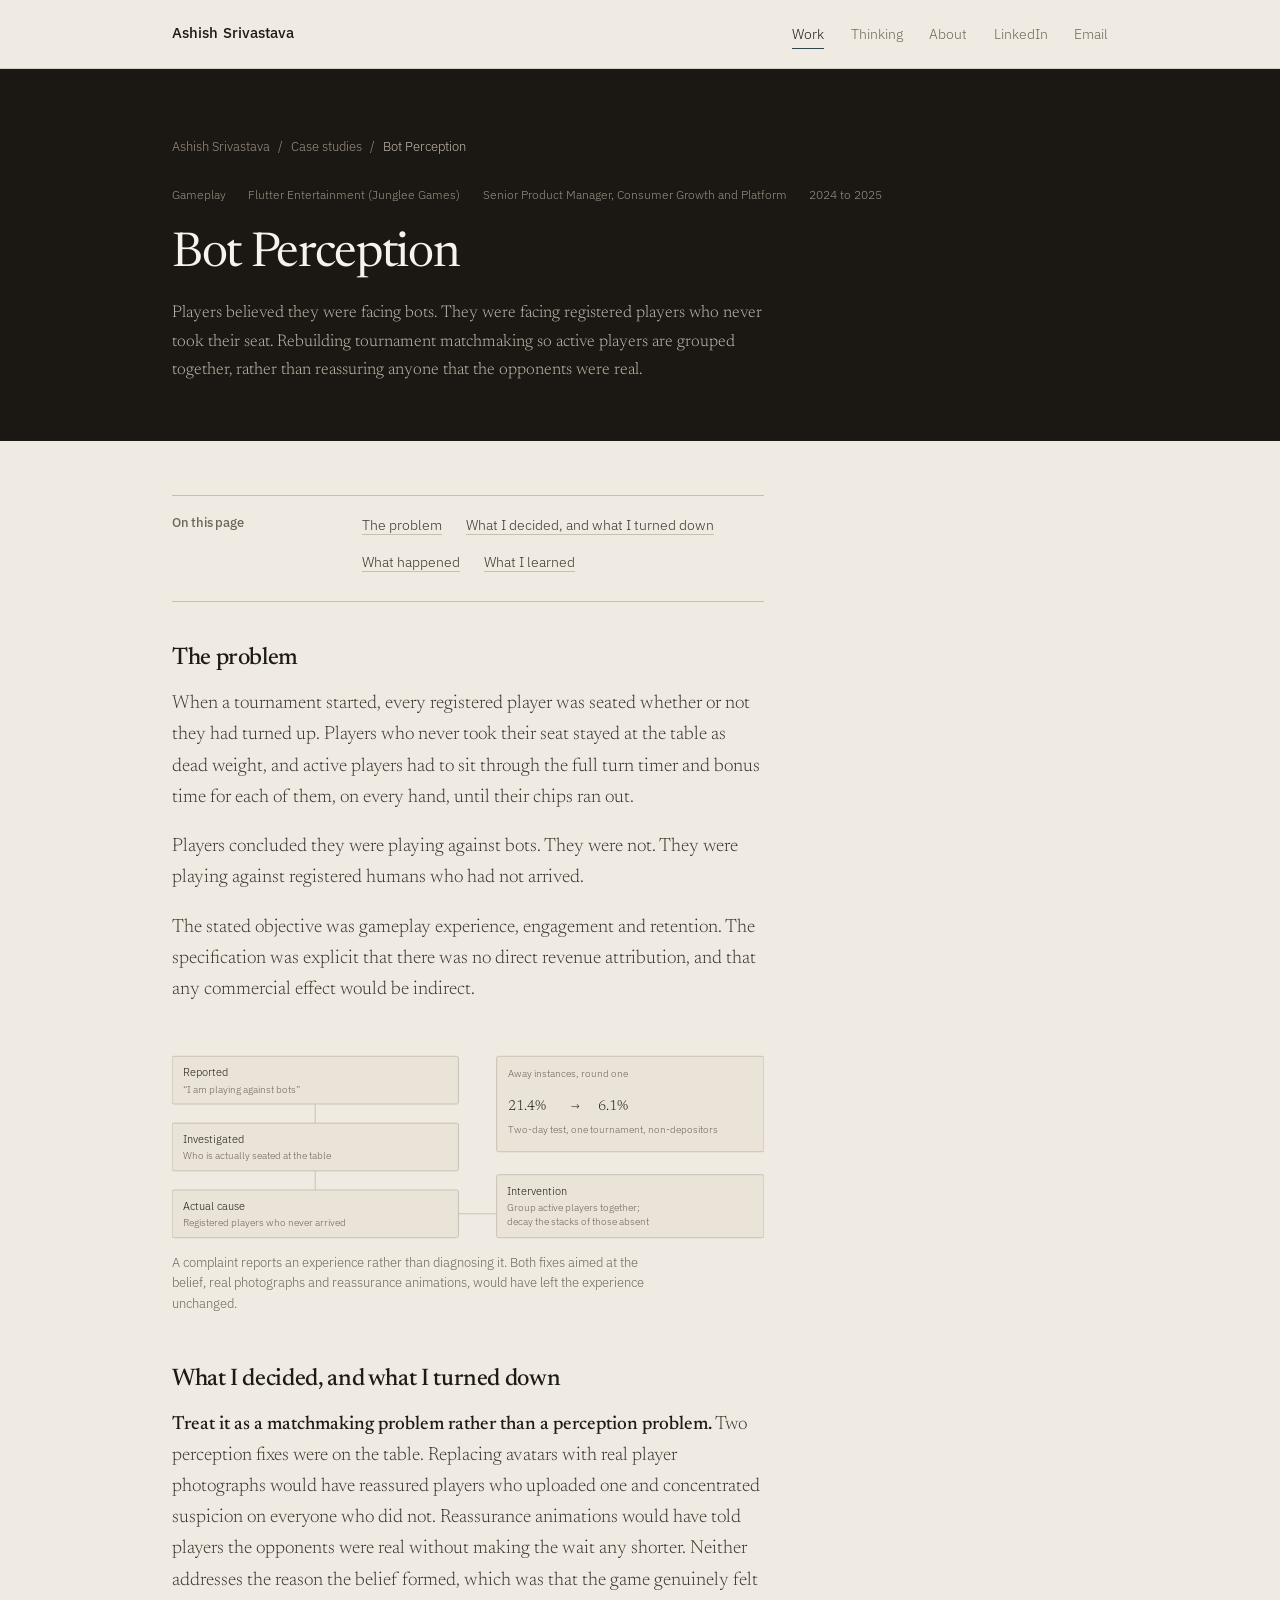
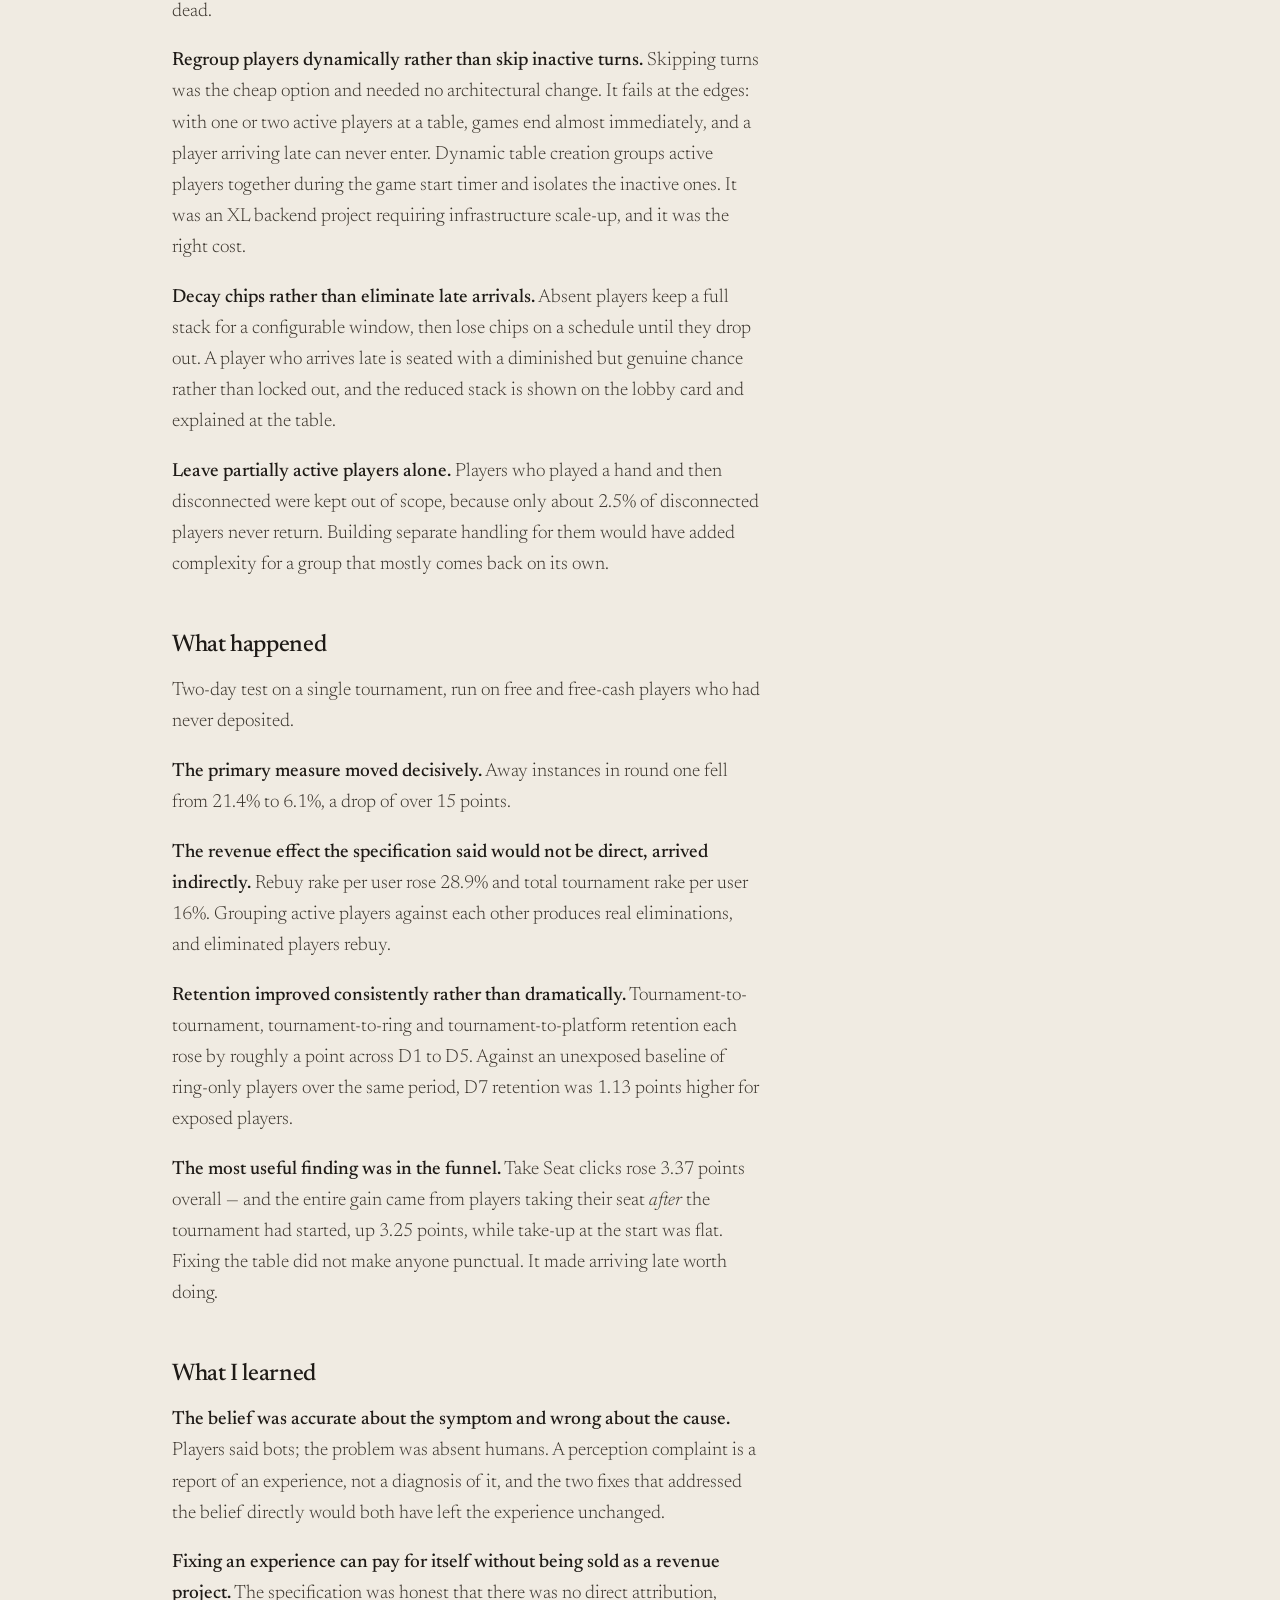
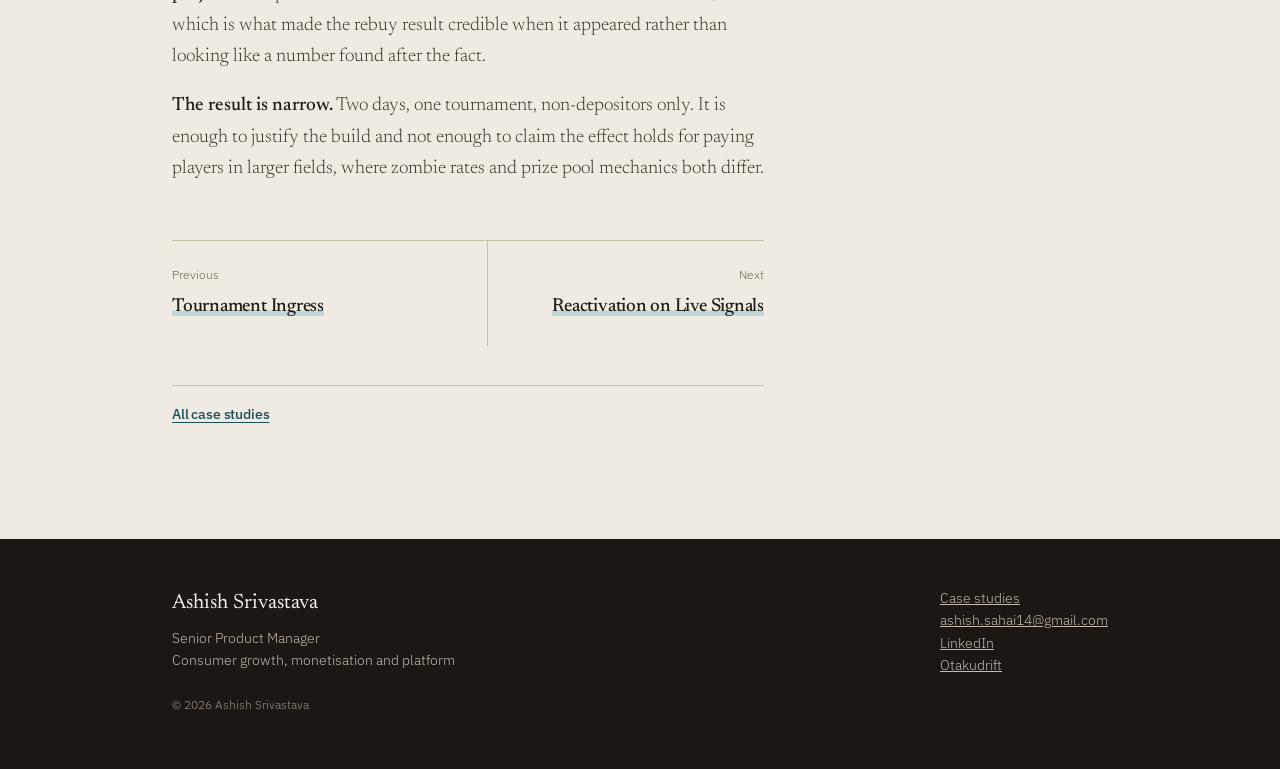
==== bot-perception.html @ fe7db820 "changes_v2" ====
<!doctype html>
<html lang="en">
<head>
<meta charset="utf-8">
<meta name="viewport" content="width=device-width, initial-scale=1">
<title>Bot Perception — Ashish Srivastava</title>
<meta name="description" content="Players believed they were facing bots. They were facing registered players who never took their seat. Rebuilding tournament matchmaking so active players are grouped together, rather than reassuring ">
<meta property="og:title" content="Bot Perception — Ashish Srivastava">
<meta property="og:description" content="Players believed they were facing bots. They were facing registered players who never took their seat. Rebuilding tournament matchmaking so active players are grouped together, rather than reassuring ">
<meta property="og:type" content="article">
<link rel="preconnect" href="https://fonts.googleapis.com">
<link rel="preconnect" href="https://fonts.gstatic.com" crossorigin>
<link href="https://fonts.googleapis.com/css2?family=Newsreader:ital,opsz,wght@0,6..72,300;0,6..72,400;0,6..72,500;1,6..72,300;1,6..72,400&family=IBM+Plex+Sans:wght@400;500&display=swap" rel="stylesheet">
<link rel="stylesheet" href="style.css">
</head>
<body>
<a class="skip" href="#main">Skip to content</a>
<nav class="nav" aria-label="Primary">
  <div class="wrap">
    <a class="name" href="index.html">Ashish Srivastava</a>
    <ul>
      <li><a href="index.html#work" aria-current="page">Work</a></li>
      <li><a href="index.html#thinking">Thinking</a></li>
      <li><a href="index.html#about">About</a></li>
      <li><a href="https://linkedin.com/in/ashishsrivastava">LinkedIn</a></li>
      <li><a href="mailto:ashish.sahai14@gmail.com">Email</a></li>
    </ul>
  </div>
</nav><header class="band study">
  <div class="wrap">
    <p class="crumb"><a href="index.html">Ashish Srivastava</a><span class="sep">/</span><a href="index.html#work">Case studies</a><span class="sep">/</span><span class="here">Bot Perception</span></p>
    <p class="eyebrow"><span>Gameplay</span><span>Flutter Entertainment (Junglee Games)</span><span>Senior Product Manager, Consumer Growth and Platform</span><span>2024 to 2025</span></p>
    <h1>Bot Perception</h1>
    <p class="standfirst">Players believed they were facing bots. They were facing registered players who never took their seat. Rebuilding tournament matchmaking so active players are grouped together, rather than reassuring anyone that the opponents were real.</p>
  </div>
</header><main class="article" id="main"><div class="wrap"><div class="prose">
<nav class="toc" aria-label="On this page"><h2>On this page</h2><ol><li><a href="#the-problem">The problem</a></li><li><a href="#what-i-decided-and-what-i-turned-down">What I decided, and what I turned down</a></li><li><a href="#what-happened">What happened</a></li><li><a href="#what-i-learned">What I learned</a></li></ol></nav>
<h2 id="the-problem">The problem</h2>
<p>When a tournament started, every registered player was seated whether or not they had turned up. Players who never took their seat stayed at the table as dead weight, and active players had to sit through the full turn timer and bonus time for each of them, on every hand, until their chips ran out.</p>
<p>Players concluded they were playing against bots. They were not. They were playing against registered humans who had not arrived.</p>
<p>The stated objective was gameplay experience, engagement and retention. The specification was explicit that there was no direct revenue attribution, and that any commercial effect would be indirect.</p>
<figure class="diagram"><svg viewBox="0 0 620 210" role="img" aria-label="The chain from reported problem to actual cause to intervention: players reported bots, investigation showed registered players who never took a seat, and the fix was matchmaking rather than reassurance." xmlns="http://www.w3.org/2000/svg"><style>.l{font-family:"IBM Plex Sans",sans-serif;font-size:11.5px;fill:#1E1A16}.s{font-family:"IBM Plex Sans",sans-serif;font-size:10.5px;fill:#6E655A}.n{font-family:Newsreader,Georgia,serif;font-size:15px;fill:#1E1A16}.bx{fill:#E9E3D8;stroke:#C9BFAF}.ar{stroke:#C9BFAF;fill:none}</style><rect class="bx" x="0" y="16" width="300" height="50" rx="2"/><text class="l" x="11" y="37">Reported</text><text class="s" x="11" y="54">“I am playing against bots”</text><rect class="bx" x="0" y="86" width="300" height="50" rx="2"/><text class="l" x="11" y="107">Investigated</text><text class="s" x="11" y="124">Who is actually seated at the table</text><rect class="bx" x="0" y="156" width="300" height="50" rx="2"/><text class="l" x="11" y="177">Actual cause</text><text class="s" x="11" y="194">Registered players who never arrived</text><path class="ar" d="M150 66 V86"/><path class="ar" d="M150 136 V156"/><path class="ar" d="M300 181 H340"/><rect class="bx" x="340" y="140" width="280" height="66" rx="2"/><text class="l" x="351" y="161">Intervention</text><text class="s" x="351" y="178">Group active players together;</text><text class="s" x="351" y="193">decay the stacks of those absent</text><rect class="bx" x="340" y="16" width="280" height="100" rx="2"/><text class="s" x="352" y="38">Away instances, round one</text><text class="n" x="352" y="72">21.4%</text><text class="l" x="418" y="72">→</text><text class="n" x="446" y="72" fill="#1B4D5A">6.1%</text><text class="s" x="352" y="96">Two-day test, one tournament, non-depositors</text></svg><figcaption>A complaint reports an experience rather than diagnosing it. Both fixes aimed at the belief, real photographs and reassurance animations, would have left the experience unchanged.</figcaption></figure>
<h2 id="what-i-decided-and-what-i-turned-down">What I decided, and what I turned down</h2>
<p><strong>Treat it as a matchmaking problem rather than a perception problem.</strong> Two perception fixes were on the table. Replacing avatars with real player photographs would have reassured players who uploaded one and concentrated suspicion on everyone who did not. Reassurance animations would have told players the opponents were real without making the wait any shorter. Neither addresses the reason the belief formed, which was that the game genuinely felt dead.</p>
<p><strong>Regroup players dynamically rather than skip inactive turns.</strong> Skipping turns was the cheap option and needed no architectural change. It fails at the edges: with one or two active players at a table, games end almost immediately, and a player arriving late can never enter. Dynamic table creation groups active players together during the game start timer and isolates the inactive ones. It was an XL backend project requiring infrastructure scale-up, and it was the right cost.</p>
<p><strong>Decay chips rather than eliminate late arrivals.</strong> Absent players keep a full stack for a configurable window, then lose chips on a schedule until they drop out. A player who arrives late is seated with a diminished but genuine chance rather than locked out, and the reduced stack is shown on the lobby card and explained at the table.</p>
<p><strong>Leave partially active players alone.</strong> Players who played a hand and then disconnected were kept out of scope, because only about 2.5% of disconnected players never return. Building separate handling for them would have added complexity for a group that mostly comes back on its own.</p>
<h2 id="what-happened">What happened</h2>
<p>Two-day test on a single tournament, run on free and free-cash players who had never deposited.</p>
<p><strong>The primary measure moved decisively.</strong> Away instances in round one fell from 21.4% to 6.1%, a drop of over 15 points.</p>
<p><strong>The revenue effect the specification said would not be direct, arrived indirectly.</strong> Rebuy rake per user rose 28.9% and total tournament rake per user 16%. Grouping active players against each other produces real eliminations, and eliminated players rebuy.</p>
<p><strong>Retention improved consistently rather than dramatically.</strong> Tournament-to-tournament, tournament-to-ring and tournament-to-platform retention each rose by roughly a point across D1 to D5. Against an unexposed baseline of ring-only players over the same period, D7 retention was 1.13 points higher for exposed players.</p>
<p><strong>The most useful finding was in the funnel.</strong> Take Seat clicks rose 3.37 points overall — and the entire gain came from players taking their seat <em>after</em> the tournament had started, up 3.25 points, while take-up at the start was flat. Fixing the table did not make anyone punctual. It made arriving late worth doing.</p>
<h2 id="what-i-learned">What I learned</h2>
<p><strong>The belief was accurate about the symptom and wrong about the cause.</strong> Players said bots; the problem was absent humans. A perception complaint is a report of an experience, not a diagnosis of it, and the two fixes that addressed the belief directly would both have left the experience unchanged.</p>
<p><strong>Fixing an experience can pay for itself without being sold as a revenue project.</strong> The specification was honest that there was no direct attribution, which is what made the rebuy result credible when it appeared rather than looking like a number found after the fact.</p>
<p><strong>The result is narrow.</strong> Two days, one tournament, non-depositors only. It is enough to justify the build and not enough to claim the effect holds for paying players in larger fields, where zombie rates and prize pool mechanics both differ.</p>
<nav class="pager" aria-label="More case studies"><div class="prev"><span class="k">Previous</span><a href="tournament-ingress.html">Tournament Ingress</a></div><div class="next"><span class="k">Next</span><a href="reactivation-on-live-signals.html">Reactivation on Live Signals</a></div><div class="all"><a href="index.html#work">All case studies</a></div></nav>
</div></div></main>
<footer>
  <div class="wrap">
    <div>
      <p class="fname">Ashish Srivastava</p>
      <div>Senior Product Manager<br>Consumer growth, monetisation and platform</div>
      <div class="small">&copy; 2026 Ashish Srivastava</div>
    </div>
    <div>
      <div><a href="index.html#work">Case studies</a></div>
      <div><a href="mailto:ashish.sahai14@gmail.com">ashish.sahai14@gmail.com</a></div>
      <div><a href="https://linkedin.com/in/ashishsrivastava">LinkedIn</a></div>
      <div><a href="https://otakudrift.com">Otakudrift</a></div>
    </div>
  </div>
</footer><script>
(function(){
  var reduce = window.matchMedia('(prefers-reduced-motion: reduce)').matches;
  var els = document.querySelectorAll('.rise');
  if (reduce || !('IntersectionObserver' in window)) {
    els.forEach(function(e){e.classList.add('in');}); return;
  }
  var io = new IntersectionObserver(function(en){
    en.forEach(function(e){ if(e.isIntersecting){ e.target.classList.add('in'); io.unobserve(e.target); } });
  }, {rootMargin:'0px 0px -8% 0px', threshold:0.05});
  els.forEach(function(e){io.observe(e);});
})();
</script>
</body>
</html>
---- style.css ----
:root{
  --paper:#F0EBE2; --paper-2:#E9E3D8; --paper-3:#E2DBCD; --block:#1B1712;
  --ink:#1E1A16; --body:#3A342C; --muted:#6E655A; --faint:#8A8074;
  --rule:#C9BFAF; --rule-soft:#D7CFC1;
  --link:#1B4D5A; --highlight:#BFD9DB;
  --on-block:#F7F3EC; --on-block-dim:#C4BAAC; --on-block-mute:#9C9184;
  --serif:"Newsreader",Georgia,serif;
  --sans:"IBM Plex Sans",system-ui,-apple-system,sans-serif;
  --measure:37rem;
  --gut:2.75rem;
}
*{box-sizing:border-box}
html{-webkit-text-size-adjust:100%;scroll-behavior:smooth;scroll-padding-top:4.25rem}
body{margin:0;background:var(--paper);color:var(--ink);
  font-family:var(--serif);font-size:19px;line-height:1.64;font-weight:300;
  font-optical-sizing:auto;text-rendering:optimizeLegibility}
.wrap{max-width:64rem;margin:0 auto;padding:0 var(--gut)}

/* ---------- sticky nav ---------- */
.nav{position:sticky;top:0;z-index:50;background:rgba(240,235,226,.92);
  backdrop-filter:saturate(140%) blur(8px);border-bottom:1px solid var(--rule-soft)}
.nav .wrap{display:flex;justify-content:space-between;align-items:center;
  gap:1.5rem;height:4.25rem}
.nav .name{font-family:var(--sans);font-size:.92rem;font-weight:500;
  letter-spacing:.005em;color:var(--ink);text-decoration:none;white-space:nowrap}
.nav ul{list-style:none;display:flex;gap:1.65rem;margin:0;padding:0;
  font-family:var(--sans);font-size:.85rem;flex-wrap:wrap;justify-content:flex-end}
.nav a{color:var(--muted);text-decoration:none;padding:.35rem 0;
  border-bottom:1px solid transparent;transition:color .18s,border-color .18s}
.nav a:hover{color:var(--ink);border-bottom-color:var(--link)}
.nav .on-block{display:none}

/* ---------- dark bands ---------- */
.band{background:var(--block);color:var(--on-block);padding:5.5rem 0 4.75rem}
.band.study{padding:4.25rem 0 3.5rem}
.band h1{font-family:var(--serif);font-weight:400;
  font-size:clamp(2.3rem,5.6vw,3.6rem);line-height:1.05;letter-spacing:-.028em;
  margin:0 0 1.5rem;max-width:17ch;color:var(--on-block)}
.band.study h1{font-size:clamp(2rem,4.6vw,3rem);max-width:20ch;margin-bottom:1.2rem}
.band .standfirst{max-width:var(--measure);margin:0;color:var(--on-block-dim);
  font-size:1.06rem;line-height:1.68}
.band .eyebrow{font-family:var(--sans);font-size:.78rem;color:var(--on-block-mute);
  margin:0 0 1.6rem;display:flex;gap:1.4rem;flex-wrap:wrap}
.band .eyebrow span{white-space:nowrap}

/* ---------- sections ---------- */
section{scroll-margin-top:4.25rem}
h2.section{font-family:var(--sans);font-size:.84rem;font-weight:500;color:var(--ink);
  margin:4.25rem 0 .35rem;letter-spacing:.005em}
.section-note{font-family:var(--sans);font-size:.82rem;color:var(--muted);
  max-width:var(--measure);margin:.1rem 0 1rem}
.rows{border-bottom:1px solid var(--rule)}
.row{display:grid;grid-template-columns:9.5rem 1fr;gap:2.4rem;padding:1.3rem 0;
  border-top:1px solid var(--rule)}
.row .label{font-family:var(--sans);font-size:.79rem;line-height:1.5;
  color:var(--muted);padding-top:.42rem}
.row .body{color:var(--body);font-size:1.02rem;max-width:var(--measure)}
.row .body>*:first-child{margin-top:0}
.row .body>*:last-child{margin-bottom:0}
.row h3{font-family:var(--serif);font-weight:500;font-size:1.34rem;line-height:1.26;
  letter-spacing:-.015em;margin:0 0 .45rem;color:var(--ink)}
.row h3 a{color:var(--ink);text-decoration:none;
  box-shadow:inset 0 -.42rem 0 var(--highlight);transition:box-shadow .22s ease}
.row.study:hover h3 a{box-shadow:inset 0 -1.2rem 0 var(--highlight)}
.row.draft h3{color:var(--faint);font-weight:400;font-style:italic}
.status{display:block;font-family:var(--sans);font-size:.73rem;color:var(--faint);
  margin-top:.6rem}

/* case-study row hover reveal */
.row.study{transition:background .22s ease}
.row.study:hover{background:var(--paper-2)}
.row.study .reveal{font-family:var(--sans);font-size:.78rem;color:var(--muted);
  margin:.7rem 0 0;display:flex;gap:1.3rem;flex-wrap:wrap;align-items:baseline;
  opacity:0;transform:translateY(-.2rem);transition:opacity .22s ease,transform .22s ease}
.row.study:hover .reveal,.row.study:focus-within .reveal{opacity:1;transform:none}
.row.study .reveal .outcome{color:var(--ink)}
.row.study .reveal .go{color:var(--link)}
@media (hover:none){.row.study .reveal{opacity:1;transform:none}}

/* ---------- numbers ---------- */
.figs{border-bottom:1px solid var(--rule)}
.fig-row{display:grid;grid-template-columns:1fr 1fr;gap:2.4rem;
  border-top:1px solid var(--rule);padding:1.5rem 0;align-items:baseline}
.fig-row .n{font-family:var(--serif);font-weight:400;
  font-size:clamp(1.75rem,3.4vw,2.5rem);line-height:1.05;letter-spacing:-.025em;
  color:var(--ink)}
.fig-row .d{font-family:var(--sans);font-size:.86rem;color:var(--muted);
  line-height:1.55;max-width:26rem}

/* ---------- essays ---------- */
.essay{border-top:1px solid var(--rule);padding:1.5rem 0;display:grid;
  grid-template-columns:9.5rem 1fr;gap:2.4rem}
.essay h3{font-family:var(--sans);font-size:.86rem;font-weight:500;margin:.3rem 0 0;
  color:var(--ink);line-height:1.4}
.essay p{margin:0;color:var(--body);font-size:1.02rem;max-width:var(--measure)}

/* ---------- flow ---------- */
.flow{display:flex;flex-wrap:wrap;gap:.45rem;align-items:center;
  font-family:var(--sans);font-size:.8rem;color:var(--muted);margin:.9rem 0 0}
.flow span{background:var(--paper-3);border:1px solid var(--rule);
  padding:.28rem .6rem;border-radius:2px;color:var(--body)}
.flow i{font-style:normal;color:var(--faint)}

/* ---------- article ---------- */
.article{padding:3.4rem 0 1rem}
.prose{max-width:var(--measure)}
.prose h2{font-family:var(--serif);font-weight:500;font-size:1.5rem;line-height:1.28;
  letter-spacing:-.015em;margin:3.1rem 0 .9rem}
.prose h2:first-of-type{margin-top:0}
.prose p{margin:0 0 1.15rem;color:var(--body)}
.prose ul{margin:0 0 1.3rem;padding-left:1.15rem;color:var(--body)}
.prose li{margin-bottom:.55rem}
.prose strong{font-weight:500;color:var(--ink)}
.prose hr{border:0;border-top:1px solid var(--rule);margin:2.6rem 0}
.prose a{color:var(--link)}
.prose figure{margin:2.2rem 0}
.prose figure img{display:block;width:100%;height:auto;
  border:1px solid var(--rule);background:#fff}
.prose figcaption{font-family:var(--sans);font-size:.79rem;color:var(--muted);
  line-height:1.65;max-width:30rem;margin-top:.65rem}
.prose figure.phone{max-width:20rem;width:100%;margin-left:0}
.prose figure.phone figcaption{max-width:20rem}
.prose figure.diagram img{border:0;background:none}
.prose figure.diagram svg{display:block;width:100%;height:auto}
@media (min-width:68rem){
  .prose figure{margin-left:-6rem;width:calc(100% + 6rem)}
  .prose figure.phone,.prose figure.diagram{margin-left:0;width:auto}
}
.backtop{font-family:var(--sans);font-size:.83rem;margin:2.8rem 0 0}
.backtop a{color:var(--link)}

/* ---------- footer ---------- */
footer{margin-top:5rem;background:var(--block);color:var(--on-block-dim);
  padding:3rem 0 3.4rem}
footer .wrap{display:flex;justify-content:space-between;gap:2rem;flex-wrap:wrap;
  font-family:var(--sans);font-size:.85rem}
footer .fname{font-family:var(--serif);font-size:1.3rem;color:var(--on-block);
  font-weight:400;margin:0 0 .35rem}
footer a{color:var(--on-block-dim)}
footer a:hover{color:var(--on-block)}
footer .small{font-size:.78rem;color:var(--on-block-mute);margin-top:1.4rem}

a:focus-visible{outline:2px solid var(--link);outline-offset:3px}
.band a:focus-visible,footer a:focus-visible{outline-color:var(--highlight)}
.skip{position:absolute;left:-999px}
.skip:focus{left:1rem;top:.6rem;z-index:99;background:var(--paper);
  padding:.5rem .8rem;font-family:var(--sans);font-size:.85rem}

/* ---------- motion ---------- */
.rise{opacity:0;transform:translateY(.9rem);
  transition:opacity .55s ease,transform .55s ease}
.rise.in{opacity:1;transform:none}

/* ---------- responsive ---------- */
@media (max-width:60rem){:root{--gut:2rem}}
@media (max-width:48rem){
  body{font-size:18px}
  :root{--gut:1.35rem}
  .nav .wrap{height:auto;padding-top:.7rem;padding-bottom:.7rem;
    flex-direction:column;align-items:flex-start;gap:.5rem}
  html{scroll-padding-top:6.5rem}
  .nav ul{gap:1.15rem;justify-content:flex-start;font-size:.82rem}
  .band{padding:3.2rem 0 2.8rem}
  .band.study{padding:2.6rem 0 2.2rem}
  .row,.essay{grid-template-columns:1fr;gap:.5rem;padding:1.25rem 0}
  .row .label,.essay h3{padding-top:0;margin-top:0}
  .essay h3{font-size:.84rem;color:var(--muted)}
  .fig-row{grid-template-columns:1fr;gap:.3rem}
  .prose figure{width:100%;margin-left:0}
}
@media (prefers-reduced-motion:reduce){
  html{scroll-behavior:auto}
  *{transition:none!important;animation:none!important}
  .rise{opacity:1;transform:none}
}

/* ---------- navigation additions ---------- */
.nav a[aria-current="page"]{color:var(--ink);border-bottom-color:var(--link)}
.nav .back{font-family:var(--sans);font-size:.85rem;color:var(--muted);text-decoration:none}
.nav .back:hover{color:var(--ink)}
.nav .back::before{content:"\2190";margin-right:.45rem;color:var(--faint)}

/* breadcrumb inside the dark band */
.crumb{font-family:var(--sans);font-size:.8rem;margin:0 0 1.6rem}
.crumb a{color:var(--on-block-mute);text-decoration:none}
.crumb a:hover{color:var(--on-block);text-decoration:underline;text-underline-offset:3px}
.crumb .sep{color:var(--on-block-mute);margin:0 .5rem}
.crumb .here{color:var(--on-block-dim)}

/* on-this-page */
.toc{border-top:1px solid var(--rule);border-bottom:1px solid var(--rule);
  padding:1.15rem 0;margin:0 0 2.6rem;display:grid;grid-template-columns:9.5rem 1fr;gap:2.4rem}
.toc h2{font-family:var(--sans);font-size:.79rem;font-weight:500;color:var(--muted);
  margin:.1rem 0 0}
.toc ol{list-style:none;margin:0;padding:0;display:flex;flex-wrap:wrap;
  gap:.35rem 1.5rem;font-family:var(--sans);font-size:.85rem}
.toc a{color:var(--body);text-decoration:none;border-bottom:1px solid var(--rule)}
.toc a:hover{color:var(--link);border-bottom-color:var(--link)}

/* prev / next */
.pager{margin-top:3.5rem;border-top:1px solid var(--rule);
  display:grid;grid-template-columns:1fr 1fr;gap:2.4rem}
.pager > *{padding:1.5rem 0}
.pager .next{text-align:right;border-left:1px solid var(--rule);padding-left:2.4rem}
.pager .k{font-family:var(--sans);font-size:.76rem;color:var(--muted);
  display:block;margin-bottom:.4rem}
.pager a{font-family:var(--serif);font-size:1.18rem;font-weight:500;line-height:1.3;
  letter-spacing:-.012em;color:var(--ink);text-decoration:none;
  box-shadow:inset 0 -.35rem 0 var(--highlight);transition:box-shadow .22s ease}
.pager a:hover{box-shadow:inset 0 -1.05rem 0 var(--highlight)}
.pager .all{grid-column:1 / -1;border-top:1px solid var(--rule);padding:1.1rem 0;
  font-family:var(--sans);font-size:.85rem}
.pager .all a{font-family:var(--sans);font-size:.85rem;color:var(--link);
  box-shadow:none;text-decoration:underline;text-underline-offset:3px}

@media (max-width:48rem){
  .toc{grid-template-columns:1fr;gap:.55rem}
  .pager{grid-template-columns:1fr;gap:0}
  .pager .next{text-align:left;border-left:0;padding-left:0;border-top:1px solid var(--rule)}
}
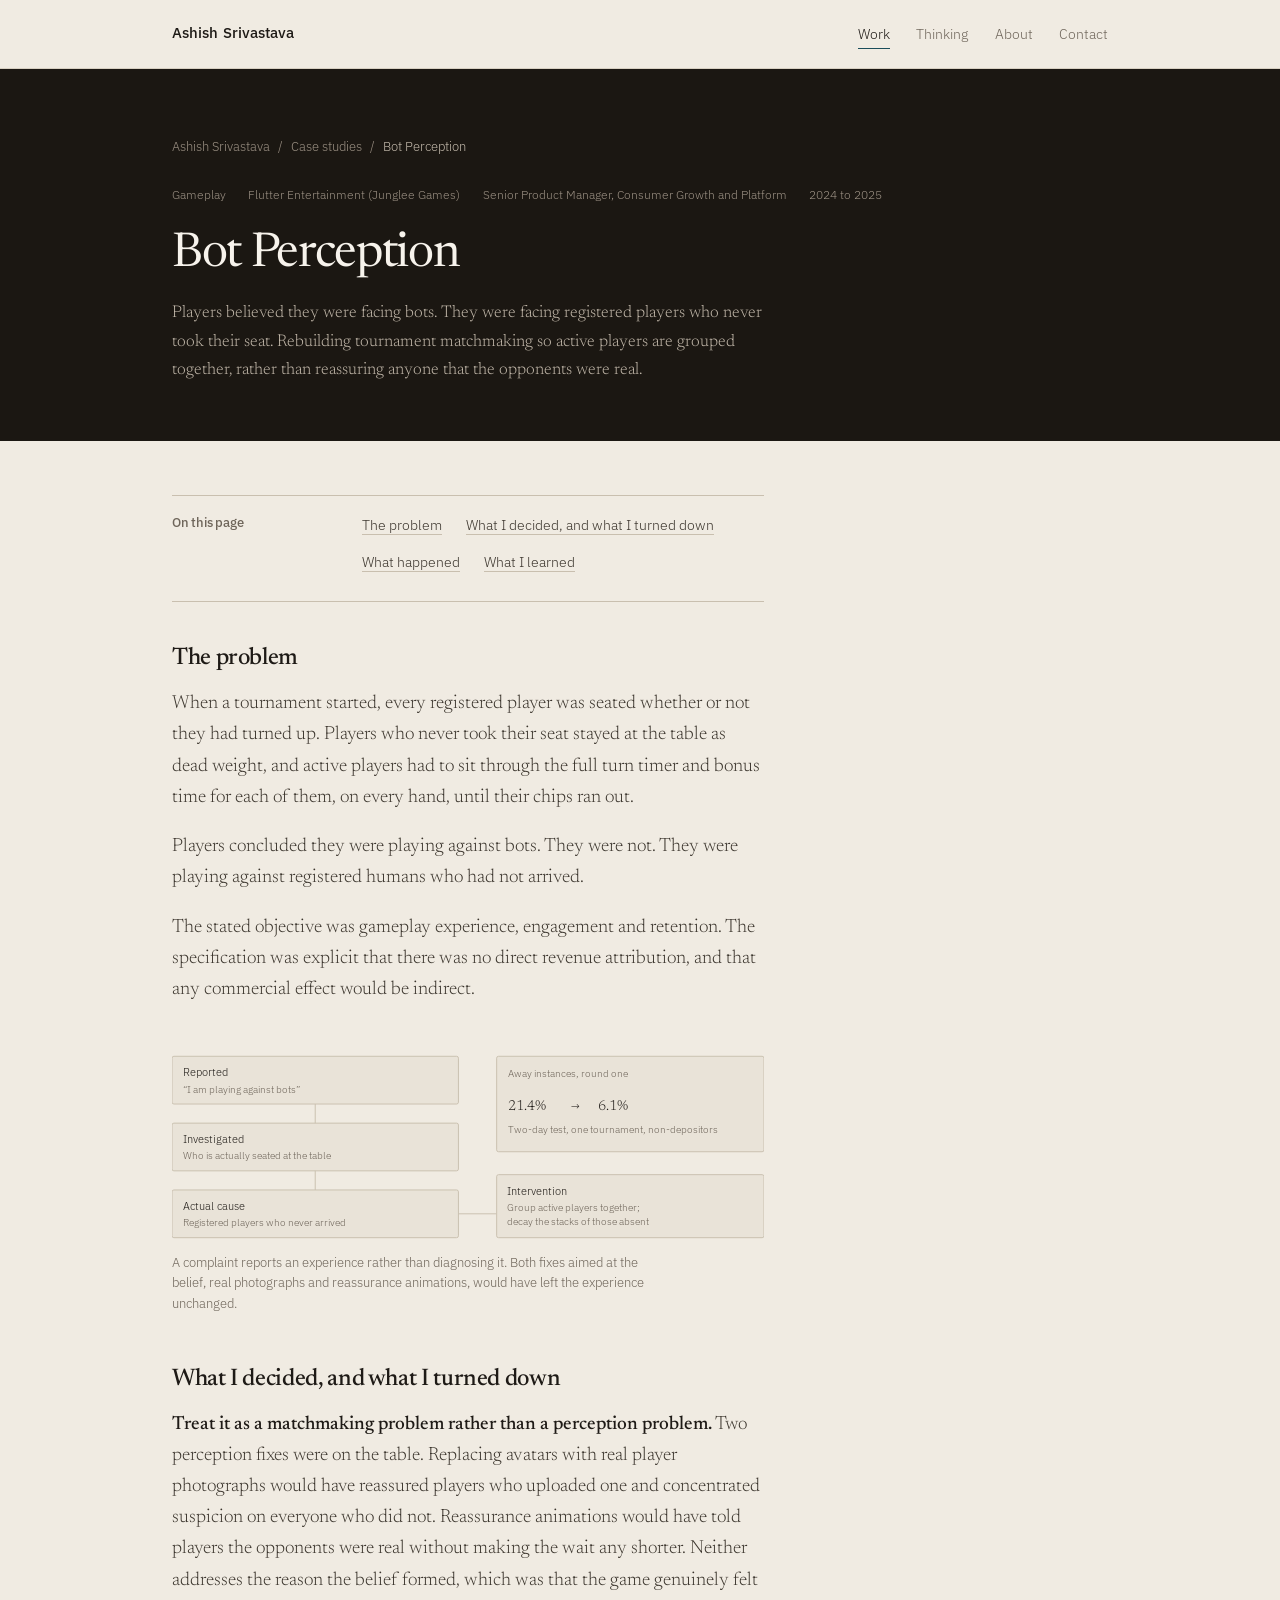
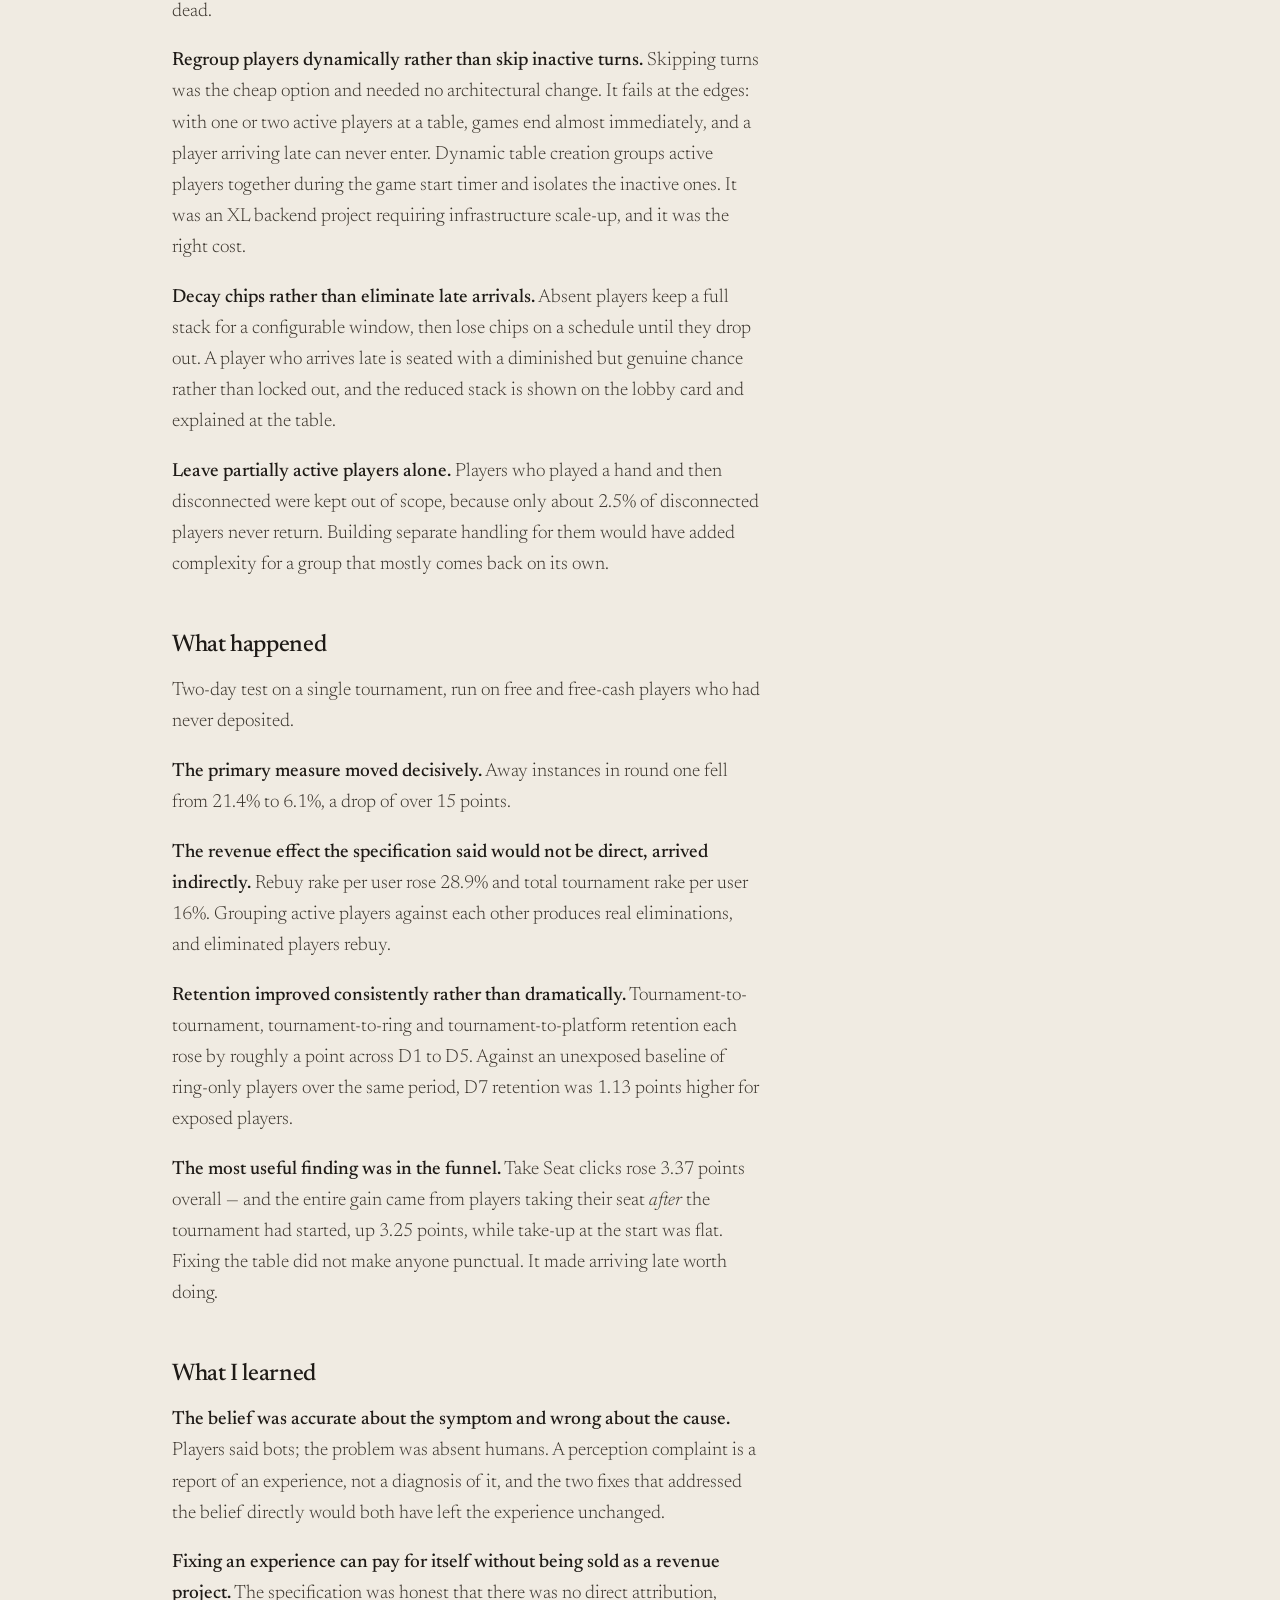
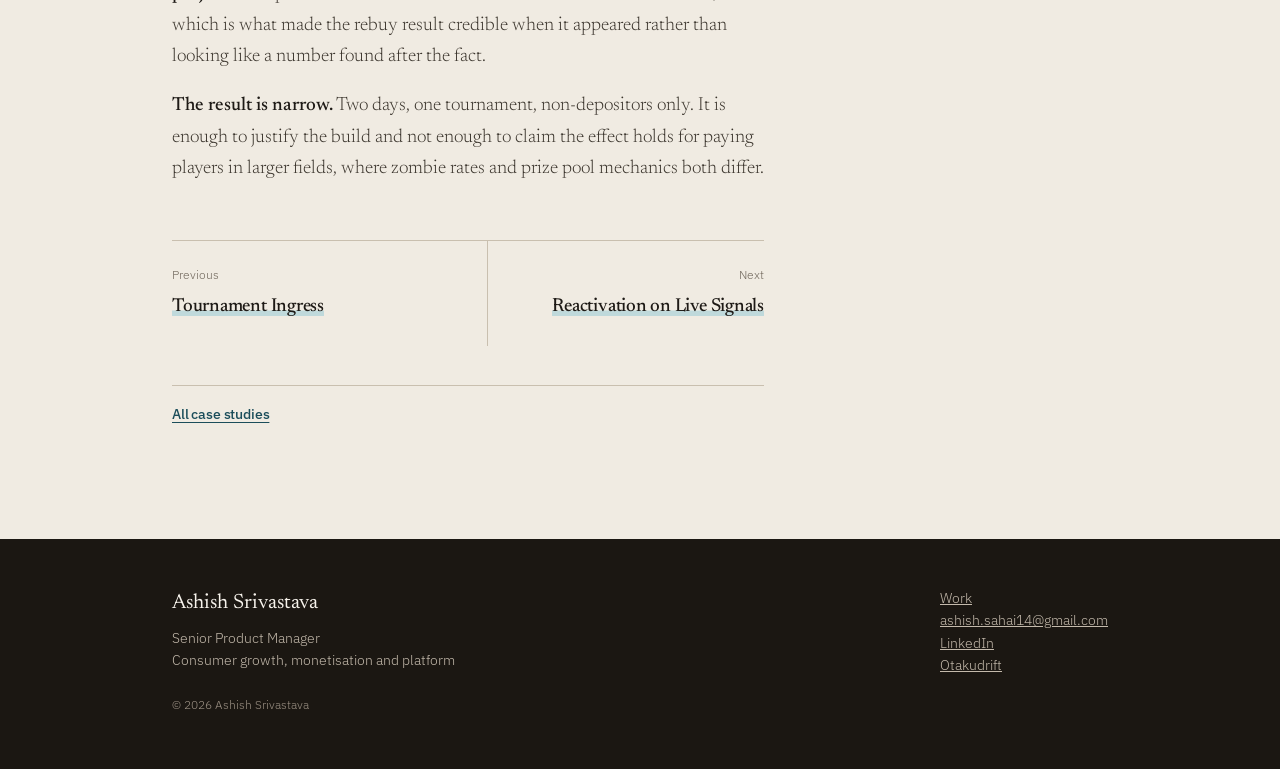
==== commit 016a84b0: "Add files via upload" ====
--- a/bot-perception.html
+++ b/bot-perception.html
@@ -19,16 +19,15 @@
   <div class="wrap">
     <a class="name" href="index.html">Ashish Srivastava</a>
     <ul>
-      <li><a href="index.html#work" aria-current="page">Work</a></li>
-      <li><a href="index.html#thinking">Thinking</a></li>
-      <li><a href="index.html#about">About</a></li>
-      <li><a href="https://linkedin.com/in/ashishsrivastava">LinkedIn</a></li>
-      <li><a href="mailto:ashish.sahai14@gmail.com">Email</a></li>
+      <li><a href="work.html" aria-current="page">Work</a></li>
+      <li><a href="thinking.html">Thinking</a></li>
+      <li><a href="about.html">About</a></li>
+      <li><a href="contact.html">Contact</a></li>
     </ul>
   </div>
 </nav><header class="band study">
   <div class="wrap">
-    <p class="crumb"><a href="index.html">Ashish Srivastava</a><span class="sep">/</span><a href="index.html#work">Case studies</a><span class="sep">/</span><span class="here">Bot Perception</span></p>
+    <p class="crumb"><a href="index.html">Ashish Srivastava</a><span class="sep">/</span><a href="work.html">Case studies</a><span class="sep">/</span><span class="here">Bot Perception</span></p>
     <p class="eyebrow"><span>Gameplay</span><span>Flutter Entertainment (Junglee Games)</span><span>Senior Product Manager, Consumer Growth and Platform</span><span>2024 to 2025</span></p>
     <h1>Bot Perception</h1>
     <p class="standfirst">Players believed they were facing bots. They were facing registered players who never took their seat. Rebuilding tournament matchmaking so active players are grouped together, rather than reassuring anyone that the opponents were real.</p>
@@ -55,7 +54,7 @@
 <p><strong>The belief was accurate about the symptom and wrong about the cause.</strong> Players said bots; the problem was absent humans. A perception complaint is a report of an experience, not a diagnosis of it, and the two fixes that addressed the belief directly would both have left the experience unchanged.</p>
 <p><strong>Fixing an experience can pay for itself without being sold as a revenue project.</strong> The specification was honest that there was no direct attribution, which is what made the rebuy result credible when it appeared rather than looking like a number found after the fact.</p>
 <p><strong>The result is narrow.</strong> Two days, one tournament, non-depositors only. It is enough to justify the build and not enough to claim the effect holds for paying players in larger fields, where zombie rates and prize pool mechanics both differ.</p>
-<nav class="pager" aria-label="More case studies"><div class="prev"><span class="k">Previous</span><a href="tournament-ingress.html">Tournament Ingress</a></div><div class="next"><span class="k">Next</span><a href="reactivation-on-live-signals.html">Reactivation on Live Signals</a></div><div class="all"><a href="index.html#work">All case studies</a></div></nav>
+<nav class="pager" aria-label="More case studies"><div class="prev"><span class="k">Previous</span><a href="tournament-ingress.html">Tournament Ingress</a></div><div class="next"><span class="k">Next</span><a href="reactivation-on-live-signals.html">Reactivation on Live Signals</a></div><div class="all"><a href="work.html">All case studies</a></div></nav>
 </div></div></main>
 <footer>
   <div class="wrap">
@@ -65,7 +64,7 @@
       <div class="small">&copy; 2026 Ashish Srivastava</div>
     </div>
     <div>
-      <div><a href="index.html#work">Case studies</a></div>
+      <div><a href="work.html">Work</a></div>
       <div><a href="mailto:ashish.sahai14@gmail.com">ashish.sahai14@gmail.com</a></div>
       <div><a href="https://linkedin.com/in/ashishsrivastava">LinkedIn</a></div>
       <div><a href="https://otakudrift.com">Otakudrift</a></div>
--- a/style.css
+++ b/style.css
@@ -218,3 +218,35 @@
   .pager{grid-template-columns:1fr;gap:0}
   .pager .next{text-align:left;border-left:0;padding-left:0;border-top:1px solid var(--rule)}
 }
+
+
+/* ---------- sparse work index ---------- */
+.lede{max-width:var(--measure);color:var(--body);font-size:1.06rem;margin:0 0 1rem}
+.worklist{margin:2.5rem 0 0}
+.work-item{border-top:1px solid var(--rule);padding:2.4rem 0}
+.worklist .work-item:last-child{border-bottom:1px solid var(--rule)}
+.work-item .meta{font-family:var(--sans);font-size:.78rem;color:var(--muted);
+  margin:0 0 .7rem;display:flex;gap:1.3rem;flex-wrap:wrap}
+.work-item h3{font-family:var(--serif);font-weight:400;
+  font-size:clamp(1.6rem,3.2vw,2.15rem);line-height:1.16;letter-spacing:-.022em;
+  margin:0 0 .8rem}
+.work-item h3 a{color:var(--ink);text-decoration:none;
+  box-shadow:inset 0 -.1rem 0 var(--rule);transition:box-shadow .22s ease}
+.work-item:hover h3 a{box-shadow:inset 0 -.55rem 0 var(--highlight)}
+.work-item p{max-width:var(--measure);color:var(--body);margin:0 0 1rem;font-size:1.04rem}
+.work-item .more{font-family:var(--sans);font-size:.85rem;color:var(--link);
+  text-decoration:none;border-bottom:1px solid var(--rule)}
+.work-item:hover .more{border-bottom-color:var(--link)}
+.work-item .outcome{font-family:var(--sans);font-size:.82rem;color:var(--muted);
+  margin:0 0 1rem}
+
+/* ---------- contact ---------- */
+.contact{max-width:var(--measure)}
+.contact p{font-size:1.06rem;color:var(--body)}
+.contact .lines{border-top:1px solid var(--rule);margin-top:2rem}
+.contact .lines div{border-bottom:1px solid var(--rule);padding:1.1rem 0;
+  display:grid;grid-template-columns:9.5rem 1fr;gap:2.4rem;
+  font-family:var(--sans);font-size:.95rem}
+.contact .lines span{font-size:.79rem;color:var(--muted)}
+.contact .lines a{color:var(--link)}
+@media (max-width:48rem){.contact .lines div{grid-template-columns:1fr;gap:.3rem}}
